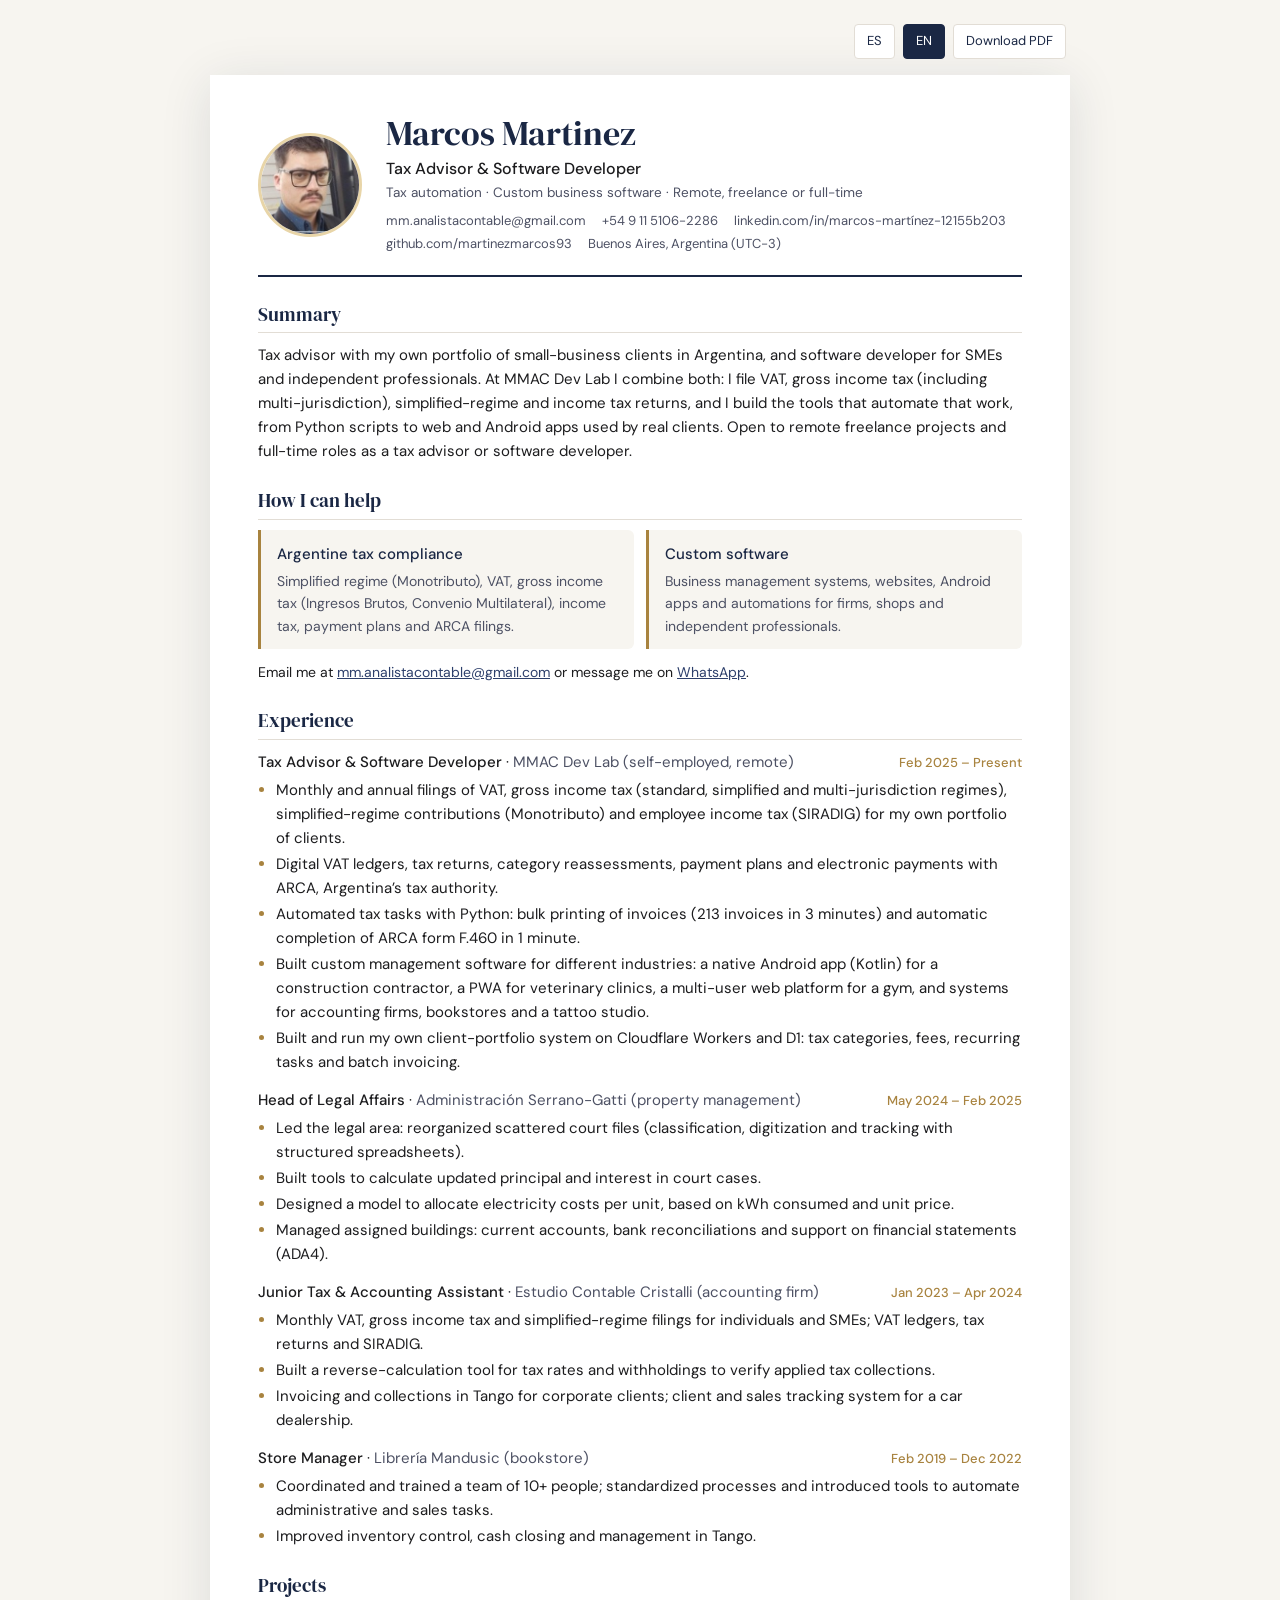
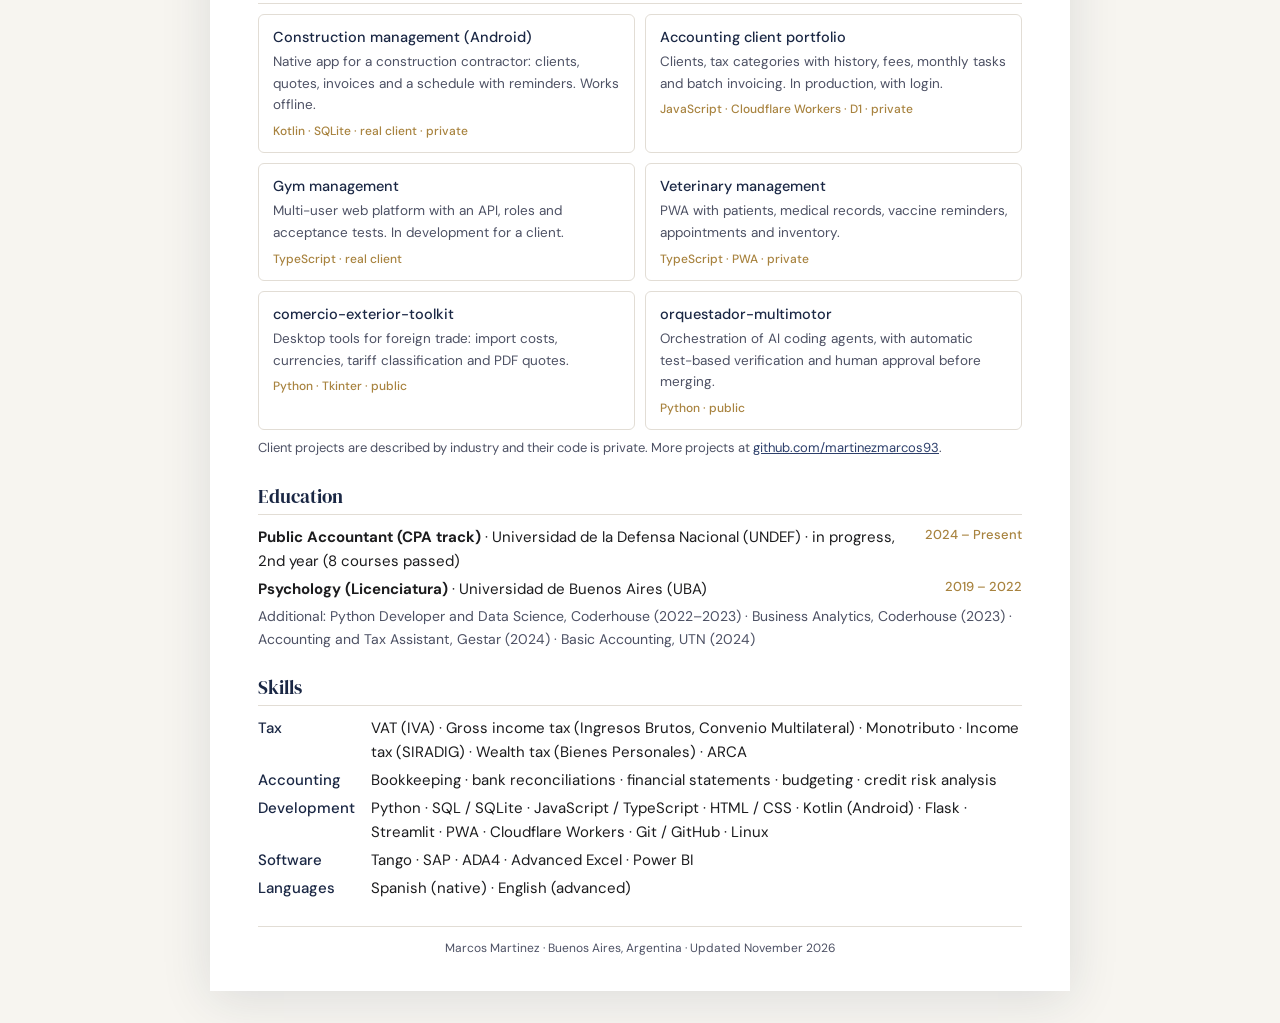
==== en/index.html @ f0b162a7 "feat(cv): CV bilingüe ES/EN con PDF generado desde el HTML - Contenido actualizado: MMAC Dev Lab (as" ====
<!DOCTYPE html>
<html lang="en">
<head>
<meta charset="UTF-8">
<meta name="viewport" content="width=device-width, initial-scale=1.0">
<title>Marcos Martinez — Tax Advisor &amp; Software Developer</title>
<meta name="description" content="Resume of Marcos Martinez: Argentine tax advisor (VAT, gross income tax, simplified regime, income tax) and software developer (Python, SQL, web and Android). Remote, freelance or full-time.">
<link rel="canonical" href="https://martinezmarcos93.github.io/martinezmarcos93.github.io-cv/en/">
<link rel="alternate" hreflang="es" href="https://martinezmarcos93.github.io/martinezmarcos93.github.io-cv/">
<link rel="alternate" hreflang="en" href="https://martinezmarcos93.github.io/martinezmarcos93.github.io-cv/en/">
<meta property="og:type" content="profile">
<meta property="og:title" content="Marcos Martinez — Tax Advisor &amp; Software Developer">
<meta property="og:description" content="Tax compliance for Argentine small businesses and custom business software. Remote.">
<meta property="og:url" content="https://martinezmarcos93.github.io/martinezmarcos93.github.io-cv/en/">
<meta property="og:image" content="https://martinezmarcos93.github.io/martinezmarcos93.github.io-cv/foto.jpg">
<meta property="og:locale" content="en_US">
<link rel="icon" href="data:image/svg+xml,%3Csvg xmlns='http://www.w3.org/2000/svg' viewBox='0 0 32 32'%3E%3Crect width='32' height='32' rx='6' fill='%231a2744'/%3E%3Ctext x='16' y='22' font-family='Georgia,serif' font-size='16' fill='%23e8d5a8' text-anchor='middle'%3EMM%3C/text%3E%3C/svg%3E">
<link rel="preconnect" href="https://fonts.googleapis.com">
<link rel="preconnect" href="https://fonts.gstatic.com" crossorigin>
<link href="https://fonts.googleapis.com/css2?family=DM+Serif+Display&family=DM+Sans:wght@400;500&display=swap" rel="stylesheet">
<link rel="stylesheet" href="../styles.css">
</head>
<body>
<nav class="toolbar" aria-label="Language and downloads">
  <a href="../" hreflang="es" lang="es">ES</a>
  <a href="./" aria-current="true" hreflang="en">EN</a>
  <a href="../cv-marcos-martinez-en.pdf" download>Download PDF</a>
</nav>

<main class="page">
  <header class="header">
    <img class="avatar" src="../foto.jpg" alt="Photo of Marcos Martinez" width="104" height="104">
    <div>
      <h1>Marcos Martinez</h1>
      <p class="headline">Tax Advisor &amp; Software Developer</p>
      <p class="subline">Tax automation · Custom business software · Remote, freelance or full-time</p>
      <ul class="contact">
        <li><a href="mailto:mm.analistacontable@gmail.com">mm.analistacontable@gmail.com</a></li>
        <li><a href="tel:+5491151062286">+54 9 11 5106-2286</a></li>
        <li><a href="https://www.linkedin.com/in/marcos-mart%C3%ADnez-12155b203/">linkedin.com/in/marcos-martínez-12155b203</a></li>
        <li><a href="https://github.com/martinezmarcos93">github.com/martinezmarcos93</a></li>
        <li>Buenos Aires, Argentina (UTC−3)</li>
      </ul>
    </div>
  </header>

  <section aria-labelledby="summary">
    <h2 id="summary">Summary</h2>
    <p class="summary">Tax advisor with my own portfolio of small-business clients in Argentina, and software developer for SMEs and independent professionals. At MMAC Dev Lab I combine both: I file VAT, gross income tax (including multi-jurisdiction), simplified-regime and income tax returns, and I build the tools that automate that work, from Python scripts to web and Android apps used by real clients. Open to remote freelance projects and full-time roles as a tax advisor or software developer.</p>
  </section>

  <section class="web-only" aria-labelledby="services">
    <h2 id="services">How I can help</h2>
    <div class="services">
      <div class="service">
        <h3>Argentine tax compliance</h3>
        <p>Simplified regime (Monotributo), VAT, gross income tax (Ingresos Brutos, Convenio Multilateral), income tax, payment plans and ARCA filings.</p>
      </div>
      <div class="service">
        <h3>Custom software</h3>
        <p>Business management systems, websites, Android apps and automations for firms, shops and independent professionals.</p>
      </div>
    </div>
    <p class="cta">Email me at <a href="mailto:mm.analistacontable@gmail.com">mm.analistacontable@gmail.com</a> or message me on <a href="https://wa.me/5491151062286">WhatsApp</a>.</p>
  </section>

  <section aria-labelledby="experience">
    <h2 id="experience">Experience</h2>

    <article class="job">
      <div class="job-head">
        <div><span class="job-role">Tax Advisor &amp; Software Developer</span> · <span class="job-org">MMAC Dev Lab (self-employed, remote)</span></div>
        <span class="job-date">Feb 2025 – Present</span>
      </div>
      <ul>
        <li>Monthly and annual filings of VAT, gross income tax (standard, simplified and multi-jurisdiction regimes), simplified-regime contributions (Monotributo) and employee income tax (SIRADIG) for my own portfolio of clients.</li>
        <li>Digital VAT ledgers, tax returns, category reassessments, payment plans and electronic payments with ARCA, Argentina’s tax authority.</li>
        <li>Automated tax tasks with Python: bulk printing of invoices (213 invoices in 3 minutes) and automatic completion of ARCA form F.460 in 1 minute.</li>
        <li>Built custom management software for different industries: a native Android app (Kotlin) for a construction contractor, a PWA for veterinary clinics, a multi-user web platform for a gym, and systems for accounting firms, bookstores and a tattoo studio.</li>
        <li>Built and run my own client-portfolio system on Cloudflare Workers and D1: tax categories, fees, recurring tasks and batch invoicing.</li>
      </ul>
    </article>

    <article class="job">
      <div class="job-head">
        <div><span class="job-role">Head of Legal Affairs</span> · <span class="job-org">Administración Serrano-Gatti (property management)</span></div>
        <span class="job-date">May 2024 – Feb 2025</span>
      </div>
      <ul>
        <li>Led the legal area: reorganized scattered court files (classification, digitization and tracking with structured spreadsheets).</li>
        <li>Built tools to calculate updated principal and interest in court cases.</li>
        <li>Designed a model to allocate electricity costs per unit, based on kWh consumed and unit price.</li>
        <li>Managed assigned buildings: current accounts, bank reconciliations and support on financial statements (ADA4).</li>
      </ul>
    </article>

    <article class="job">
      <div class="job-head">
        <div><span class="job-role">Junior Tax &amp; Accounting Assistant</span> · <span class="job-org">Estudio Contable Cristalli (accounting firm)</span></div>
        <span class="job-date">Jan 2023 – Apr 2024</span>
      </div>
      <ul>
        <li>Monthly VAT, gross income tax and simplified-regime filings for individuals and SMEs; VAT ledgers, tax returns and SIRADIG.</li>
        <li>Built a reverse-calculation tool for tax rates and withholdings to verify applied tax collections.</li>
        <li>Invoicing and collections in Tango for corporate clients; client and sales tracking system for a car dealership.</li>
      </ul>
    </article>

    <article class="job">
      <div class="job-head">
        <div><span class="job-role">Store Manager</span> · <span class="job-org">Librería Mandusic (bookstore)</span></div>
        <span class="job-date">Feb 2019 – Dec 2022</span>
      </div>
      <ul>
        <li>Coordinated and trained a team of 10+ people; standardized processes and introduced tools to automate administrative and sales tasks.</li>
        <li>Improved inventory control, cash closing and management in Tango.</li>
      </ul>
    </article>
  </section>

  <section class="web-only" aria-labelledby="projects">
    <h2 id="projects">Projects</h2>
    <div class="cards">
      <div class="card">
        <div class="card-name">Construction management (Android)</div>
        <div class="card-desc">Native app for a construction contractor: clients, quotes, invoices and a schedule with reminders. Works offline.</div>
        <div class="card-meta">Kotlin · SQLite · real client · private</div>
      </div>
      <div class="card">
        <div class="card-name">Accounting client portfolio</div>
        <div class="card-desc">Clients, tax categories with history, fees, monthly tasks and batch invoicing. In production, with login.</div>
        <div class="card-meta">JavaScript · Cloudflare Workers · D1 · private</div>
      </div>
      <div class="card">
        <div class="card-name">Gym management</div>
        <div class="card-desc">Multi-user web platform with an API, roles and acceptance tests. In development for a client.</div>
        <div class="card-meta">TypeScript · real client</div>
      </div>
      <div class="card">
        <div class="card-name">Veterinary management</div>
        <div class="card-desc">PWA with patients, medical records, vaccine reminders, appointments and inventory.</div>
        <div class="card-meta">TypeScript · PWA · private</div>
      </div>
      <a class="card" href="https://github.com/martinezmarcos93/comercio-exterior-toolkit">
        <div class="card-name">comercio-exterior-toolkit</div>
        <div class="card-desc">Desktop tools for foreign trade: import costs, currencies, tariff classification and PDF quotes.</div>
        <div class="card-meta">Python · Tkinter · public</div>
      </a>
      <a class="card" href="https://github.com/martinezmarcos93/orquestador-multimotor">
        <div class="card-name">orquestador-multimotor</div>
        <div class="card-desc">Orchestration of AI coding agents, with automatic test-based verification and human approval before merging.</div>
        <div class="card-meta">Python · public</div>
      </a>
    </div>
    <p class="note">Client projects are described by industry and their code is private. More projects at <a href="https://github.com/martinezmarcos93">github.com/martinezmarcos93</a>.</p>
  </section>

  <section aria-labelledby="education">
    <h2 id="education">Education</h2>
    <div class="edu-item"><span><strong>Public Accountant (CPA track)</strong> · Universidad de la Defensa Nacional (UNDEF) · in progress, 2nd year (8 courses passed)</span><span>2024 – Present</span></div>
    <div class="edu-item"><span><strong>Psychology (Licenciatura)</strong> · Universidad de Buenos Aires (UBA)</span><span>2019 – 2022</span></div>
    <p class="edu-extra">Additional: Python Developer and Data Science, Coderhouse (2022–2023) · Business Analytics, Coderhouse (2023) · Accounting and Tax Assistant, Gestar (2024) · Basic Accounting, UTN (2024)</p>
  </section>

  <section aria-labelledby="skills">
    <h2 id="skills">Skills</h2>
    <dl class="skills">
      <dt>Tax</dt><dd>VAT (IVA) · Gross income tax (Ingresos Brutos, Convenio Multilateral) · Monotributo · Income tax (SIRADIG) · Wealth tax (Bienes Personales) · ARCA</dd>
      <dt>Accounting</dt><dd>Bookkeeping · bank reconciliations · financial statements · budgeting · credit risk analysis</dd>
      <dt>Development</dt><dd>Python · SQL / SQLite · JavaScript / TypeScript · HTML / CSS · Kotlin (Android) · Flask · Streamlit · PWA · Cloudflare Workers · Git / GitHub · Linux</dd>
      <dt>Software</dt><dd>Tango · SAP · ADA4 · Advanced Excel · Power BI</dd>
      <dt>Languages</dt><dd>Spanish (native) · English (advanced)</dd>
    </dl>
  </section>

  <footer>Marcos Martinez · Buenos Aires, Argentina · Updated November 2026</footer>
</main>
</body>
</html>
---- styles.css ----
/* CV de Marcos Martinez — estilos compartidos por /index.html (ES) y /en/index.html (EN).
   Una sola columna en pantalla y en impresión: el PDF sale de este mismo HTML
   (scripts/build-pdf.sh) y un ATS lo lee en orden. */

:root {
  --navy: #1a2744;
  --navy-mid: #2d3f6b;
  --accent: #a8833f;          /* dorado oscurecido: contraste AA sobre blanco */
  --accent-soft: #e8d5a8;
  --text: #1c1c1e;
  --muted: #4d5164;
  --surface: #f7f5f0;
  --white: #ffffff;
  --border: #e2ddd5;
}

* { box-sizing: border-box; margin: 0; padding: 0; }

body {
  font-family: 'DM Sans', system-ui, sans-serif;
  background: var(--surface);
  color: var(--text);
  font-size: 15px;
  line-height: 1.6;
}

a { color: var(--navy-mid); }
a:focus-visible { outline: 2px solid var(--accent); outline-offset: 2px; }

.page {
  max-width: 860px;
  margin: 32px auto;
  background: var(--white);
  box-shadow: 0 8px 48px rgba(26, 39, 68, 0.12);
  padding: 40px 48px 32px;
}

/* ---------- barra superior (solo web) ---------- */
.toolbar {
  max-width: 860px;
  margin: 24px auto -16px;
  display: flex;
  justify-content: flex-end;
  gap: 8px;
  padding: 0 4px;
}
.toolbar a {
  font-size: 13px;
  text-decoration: none;
  color: var(--navy);
  border: 1px solid var(--border);
  background: var(--white);
  padding: 6px 12px;
  border-radius: 4px;
}
.toolbar a:hover { border-color: var(--accent); }
.toolbar a[aria-current="true"] { background: var(--navy); color: var(--white); border-color: var(--navy); }

/* ---------- cabecera ---------- */
.header {
  display: flex;
  gap: 24px;
  align-items: center;
  padding-bottom: 20px;
  border-bottom: 2px solid var(--navy);
}
.avatar {
  width: 104px; height: 104px;
  border-radius: 50%;
  border: 3px solid var(--accent-soft);
  object-fit: cover;
  object-position: center top;
  flex-shrink: 0;
}
.header h1 {
  font-family: 'DM Serif Display', Georgia, serif;
  font-weight: 400;
  font-size: 34px;
  line-height: 1.1;
  color: var(--navy);
}
.headline { font-size: 16px; font-weight: 500; color: var(--text); margin-top: 4px; }
.subline  { font-size: 13.5px; color: var(--muted); }
.contact {
  list-style: none;
  display: flex;
  flex-wrap: wrap;
  gap: 2px 16px;
  margin-top: 8px;
  font-size: 13px;
  color: var(--muted);
}
.contact a { color: var(--muted); text-decoration: none; }
.contact a:hover { color: var(--navy); text-decoration: underline; }

/* ---------- secciones ---------- */
section { margin-top: 22px; }
h2 {
  font-family: 'DM Serif Display', Georgia, serif;
  font-weight: 400;
  font-size: 19px;
  color: var(--navy);
  border-bottom: 1px solid var(--border);
  padding-bottom: 3px;
  margin-bottom: 10px;
}
.summary { color: var(--text); }

.job { margin-bottom: 14px; }
.job:last-child { margin-bottom: 0; }
.job-head { display: flex; justify-content: space-between; gap: 12px; align-items: baseline; flex-wrap: wrap; }
.job-role { font-weight: 500; }
.job-org { color: var(--muted); }
.job-date { font-size: 13px; color: var(--accent); font-weight: 500; white-space: nowrap; }
.job ul { margin: 4px 0 0 18px; }
.job li { margin: 2px 0; color: var(--text); }
.job li::marker { color: var(--accent); }

.edu-item { display: flex; justify-content: space-between; gap: 12px; margin-bottom: 4px; }
.edu-item span:first-child { flex: 1 1 auto; min-width: 0; }
.edu-item span:last-child { color: var(--accent); font-size: 13px; font-weight: 500; white-space: nowrap; }
.edu-extra { color: var(--muted); font-size: 14px; margin-top: 4px; }

.skills { display: grid; grid-template-columns: max-content 1fr; gap: 4px 16px; }
.skills dt { font-weight: 500; color: var(--navy); }
.skills dd { color: var(--text); }

/* ---------- solo web: servicios y proyectos ---------- */
.services { display: grid; grid-template-columns: 1fr 1fr; gap: 12px; }
.service {
  background: var(--surface);
  border-left: 3px solid var(--accent);
  padding: 12px 16px;
  border-radius: 0 6px 6px 0;
}
.service h3 { font-size: 15px; font-weight: 500; color: var(--navy); margin-bottom: 4px; }
.service p { font-size: 14px; color: var(--muted); }
.cta { margin-top: 12px; font-size: 14px; }

.cards { display: grid; grid-template-columns: 1fr 1fr; gap: 10px; }
.card {
  display: block;
  border: 1px solid var(--border);
  border-radius: 6px;
  padding: 11px 14px;
  text-decoration: none;
  color: inherit;
}
a.card:hover { border-color: var(--accent); }
.card-name { font-weight: 500; color: var(--navy); font-size: 14.5px; }
.card-desc { font-size: 13.5px; color: var(--muted); margin-top: 2px; }
.card-meta { font-size: 12px; color: var(--accent); margin-top: 6px; font-weight: 500; }
.note { font-size: 13px; color: var(--muted); margin-top: 8px; }

footer {
  margin-top: 26px;
  padding-top: 12px;
  border-top: 1px solid var(--border);
  font-size: 12px;
  color: var(--muted);
  text-align: center;
}

/* ---------- celular ---------- */
@media (max-width: 640px) {
  body { font-size: 14.5px; }
  .toolbar { margin: 12px 16px -4px; padding: 0; }
  .page { margin: 16px; padding: 24px 18px; }
  .header { flex-direction: column; text-align: center; gap: 12px; }
  .contact { justify-content: center; }
  .header h1 { font-size: 28px; }
  .services, .cards { grid-template-columns: 1fr; }
  .skills { grid-template-columns: 1fr; gap: 0; }
  .skills dd { margin-bottom: 8px; }
}

/* ---------- impresión / PDF: una página A4 por idioma, sin foto ---------- */
@page { size: A4; margin: 10mm 12mm; }
@media print {
  body { background: var(--white); font-size: 9.3pt; line-height: 1.34; }
  .toolbar, .web-only, .avatar { display: none !important; }
  .page { max-width: none; margin: 0; padding: 0; box-shadow: none; }
  .header { padding-bottom: 8px; gap: 0; }
  .header h1 { font-size: 21pt; }
  .headline { font-size: 11pt; margin-top: 1px; }
  .subline { font-size: 9.2pt; }
  .contact { font-size: 8.8pt; margin-top: 3px; gap: 0 12px; }
  .contact a { color: var(--text); }
  section { margin-top: 9px; }
  h2 { font-size: 12pt; margin-bottom: 4px; padding-bottom: 1px; }
  .job { margin-bottom: 6px; break-inside: avoid; }
  .job-date { font-size: 8.8pt; }
  .job ul { margin-top: 1px; }
  .job li { margin: 0.5px 0; }
  .edu-item span:last-child { font-size: 8.8pt; }
  .edu-extra { font-size: 9pt; margin-top: 1px; }
  .skills { gap: 1px 12px; }
  footer { display: none; }
  a { text-decoration: none; color: inherit; }
}
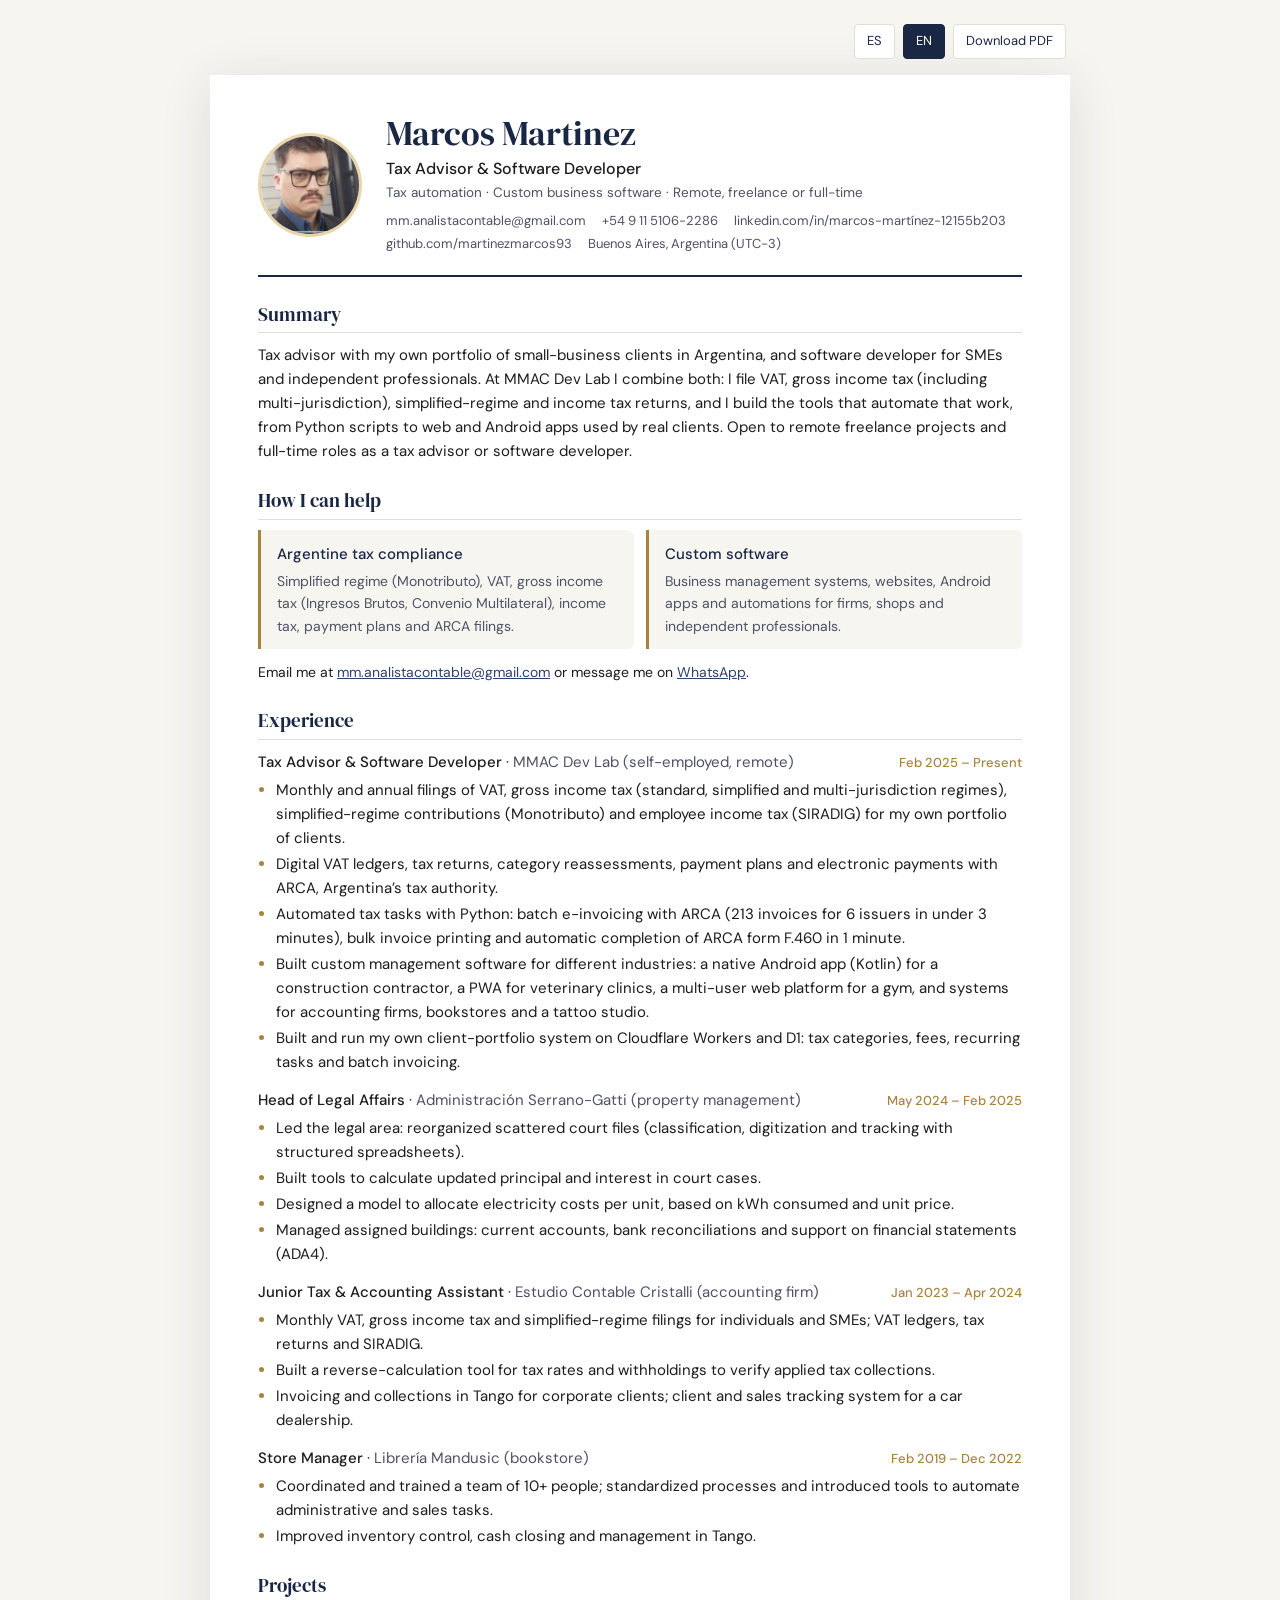
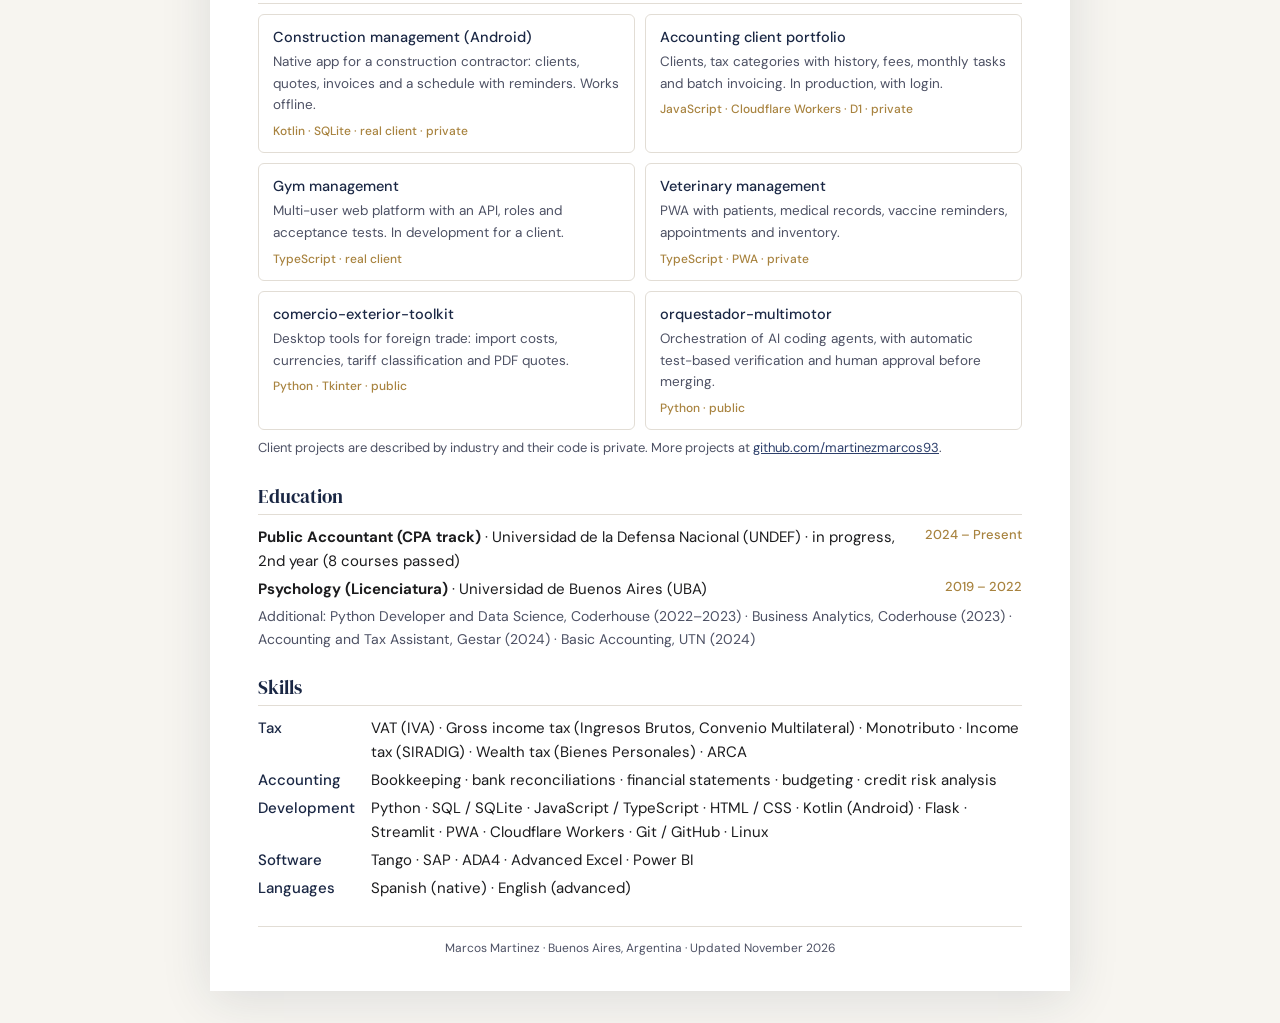
==== commit 2eb689d4: "fix(cv): las 213 facturas son emisión por lotes, no impresión masiva Co-Authored-By: Claude Opus 5.5" ====
--- a/en/index.html
+++ b/en/index.html
@@ -75,7 +75,7 @@
       <ul>
         <li>Monthly and annual filings of VAT, gross income tax (standard, simplified and multi-jurisdiction regimes), simplified-regime contributions (Monotributo) and employee income tax (SIRADIG) for my own portfolio of clients.</li>
         <li>Digital VAT ledgers, tax returns, category reassessments, payment plans and electronic payments with ARCA, Argentina’s tax authority.</li>
-        <li>Automated tax tasks with Python: bulk printing of invoices (213 invoices in 3 minutes) and automatic completion of ARCA form F.460 in 1 minute.</li>
+        <li>Automated tax tasks with Python: batch e-invoicing with ARCA (213 invoices for 6 issuers in under 3 minutes), bulk invoice printing and automatic completion of ARCA form F.460 in 1 minute.</li>
         <li>Built custom management software for different industries: a native Android app (Kotlin) for a construction contractor, a PWA for veterinary clinics, a multi-user web platform for a gym, and systems for accounting firms, bookstores and a tattoo studio.</li>
         <li>Built and run my own client-portfolio system on Cloudflare Workers and D1: tax categories, fees, recurring tasks and batch invoicing.</li>
       </ul>
